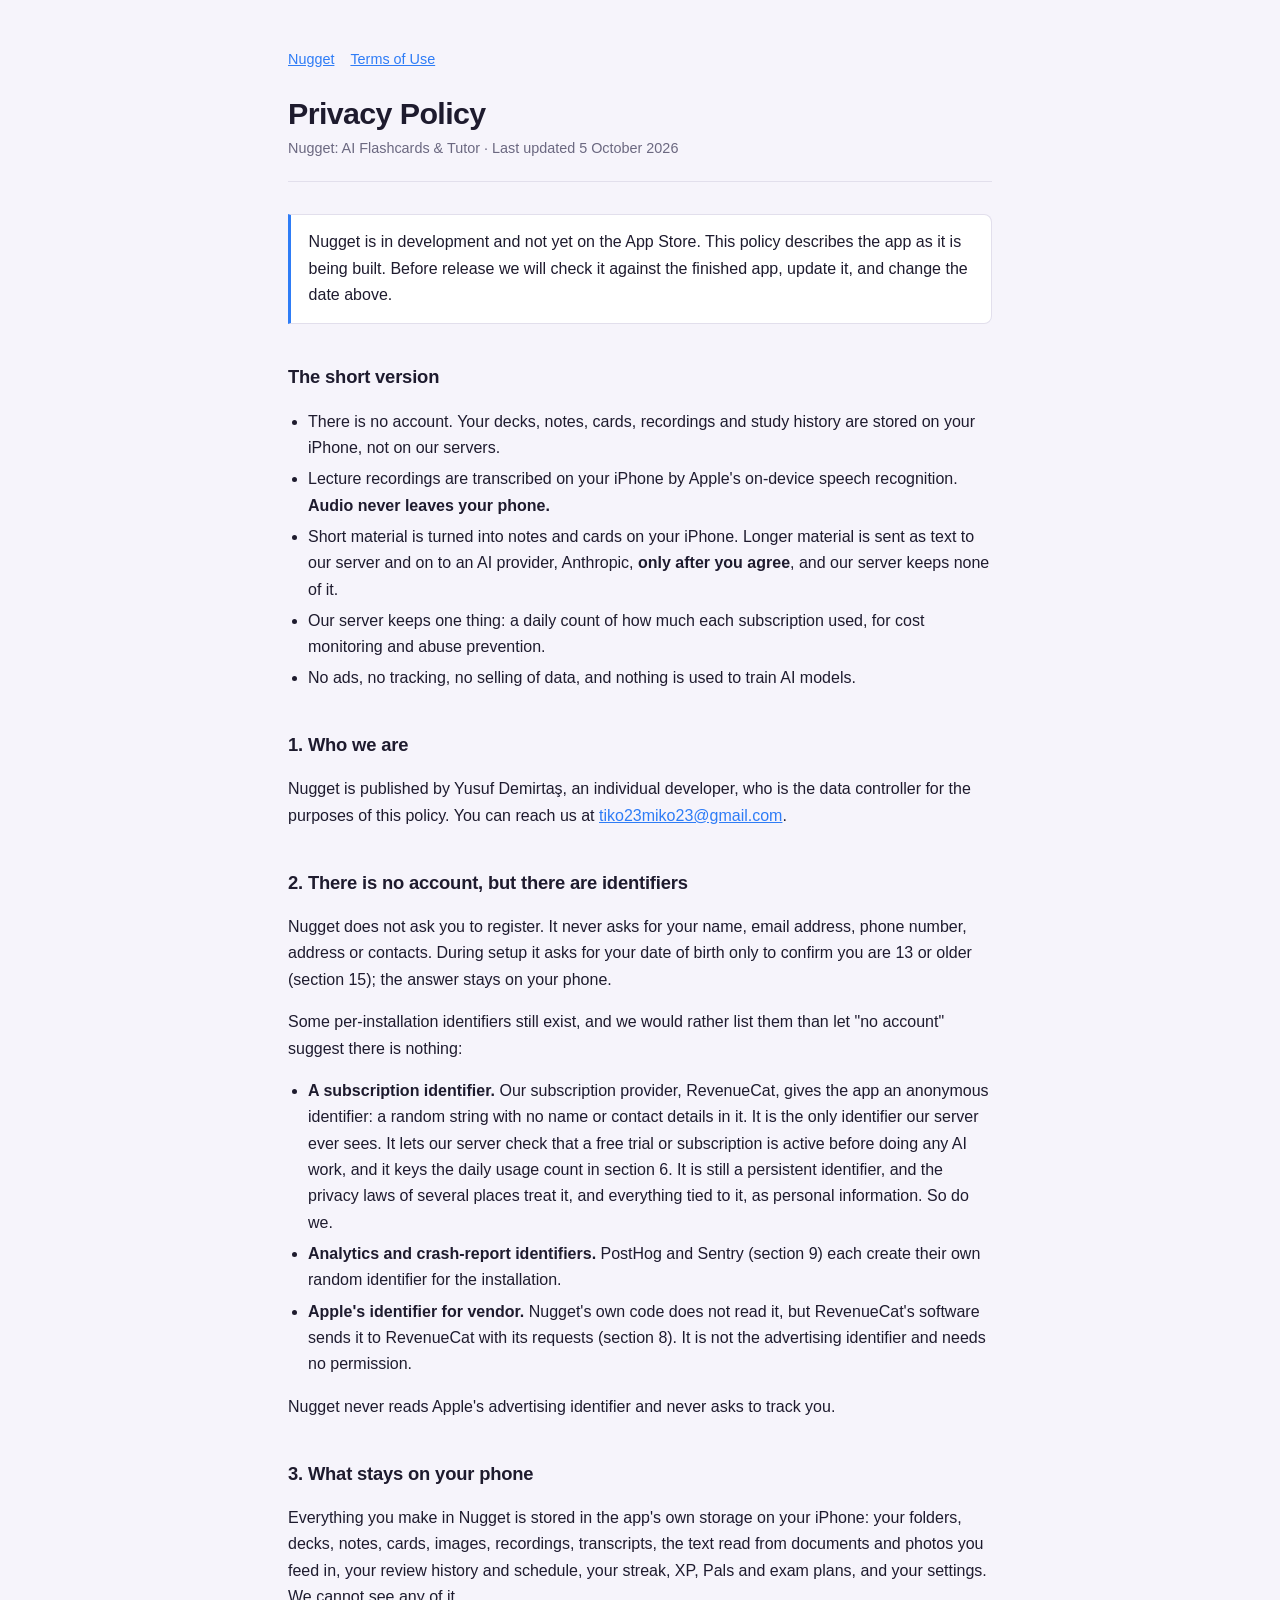
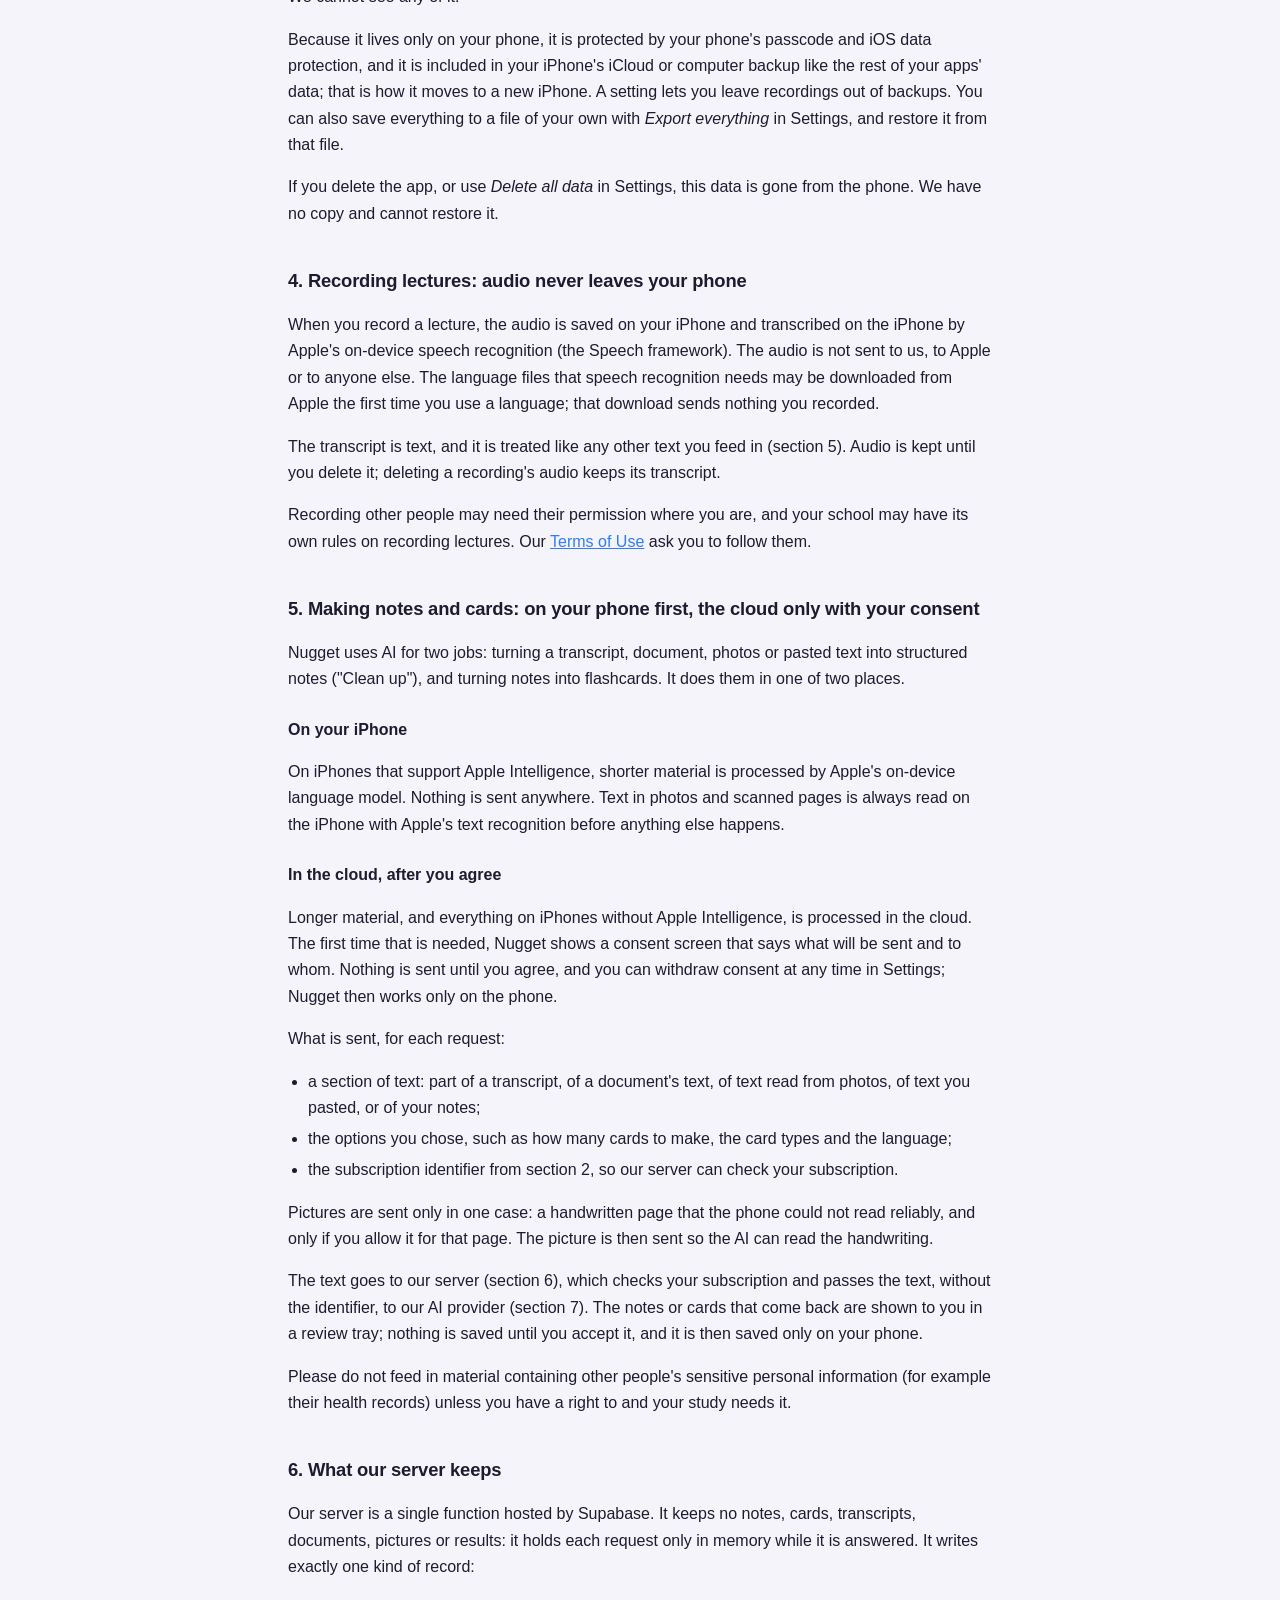
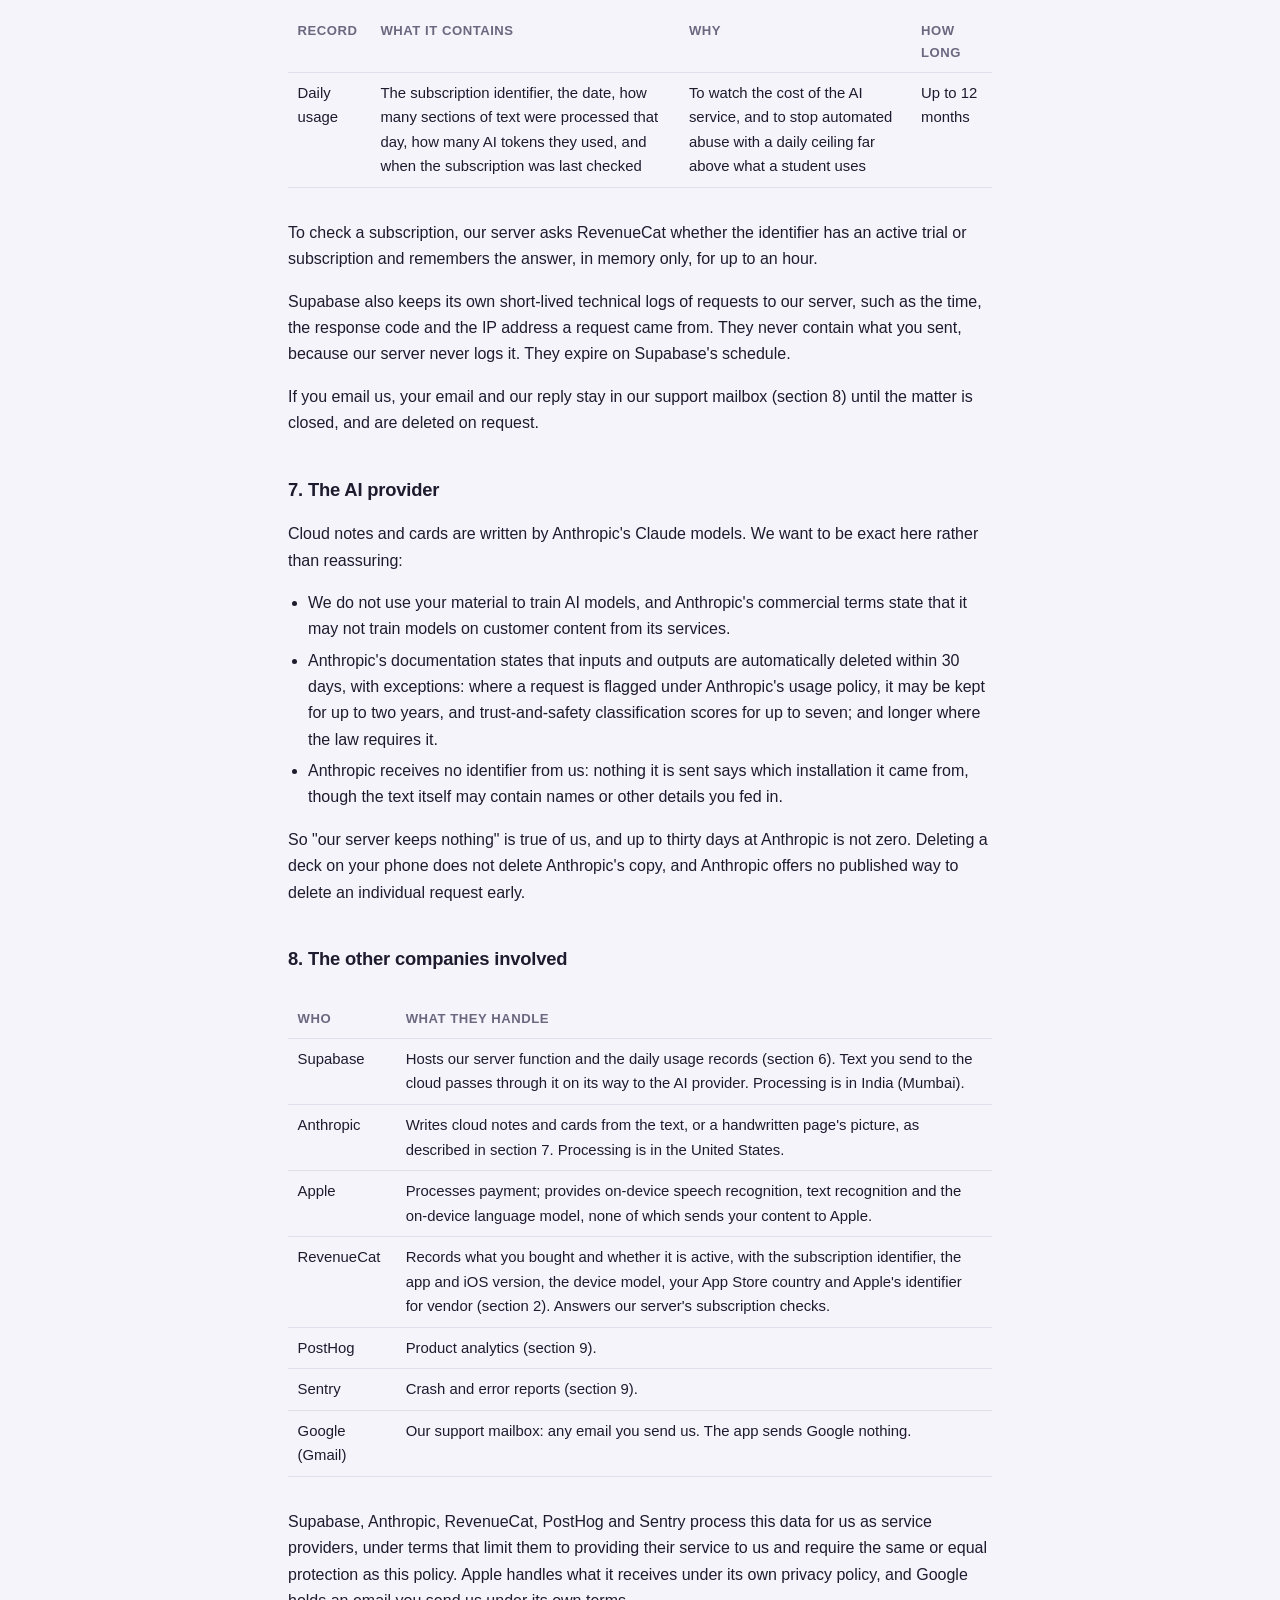
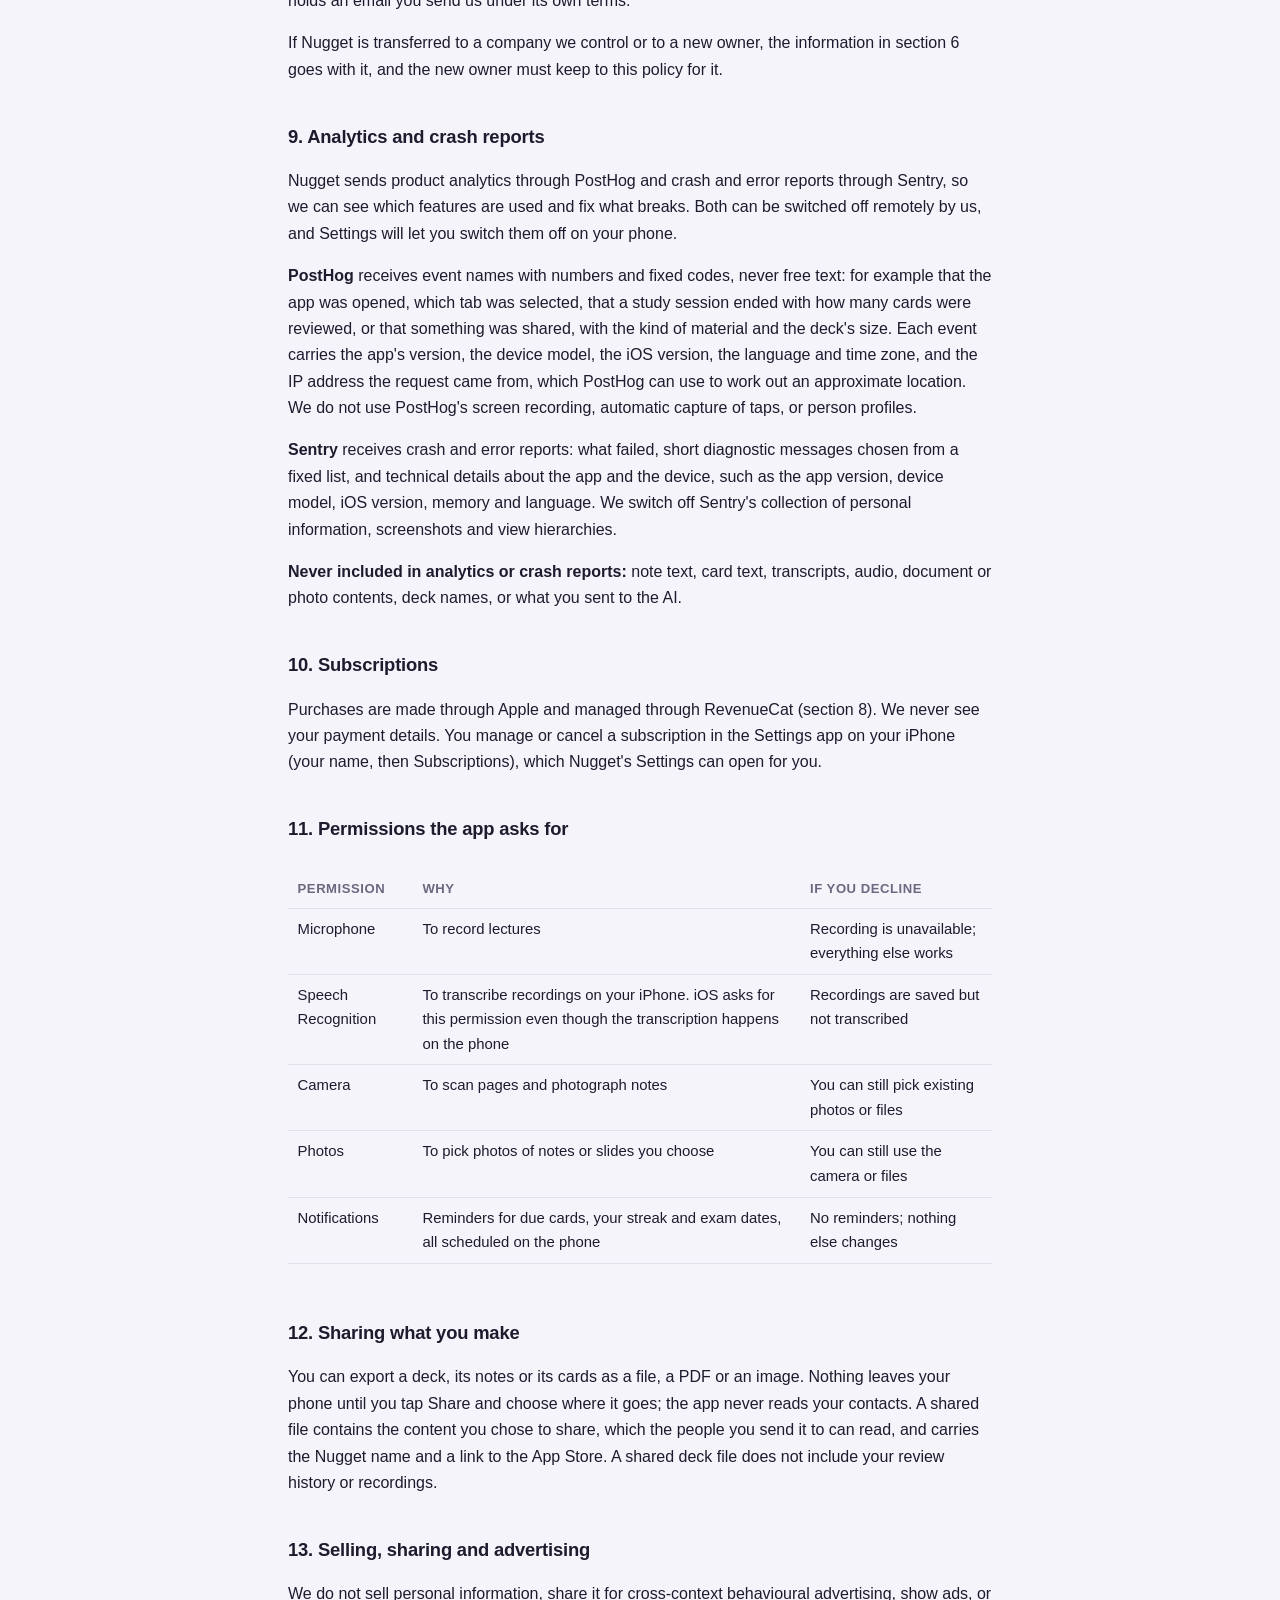
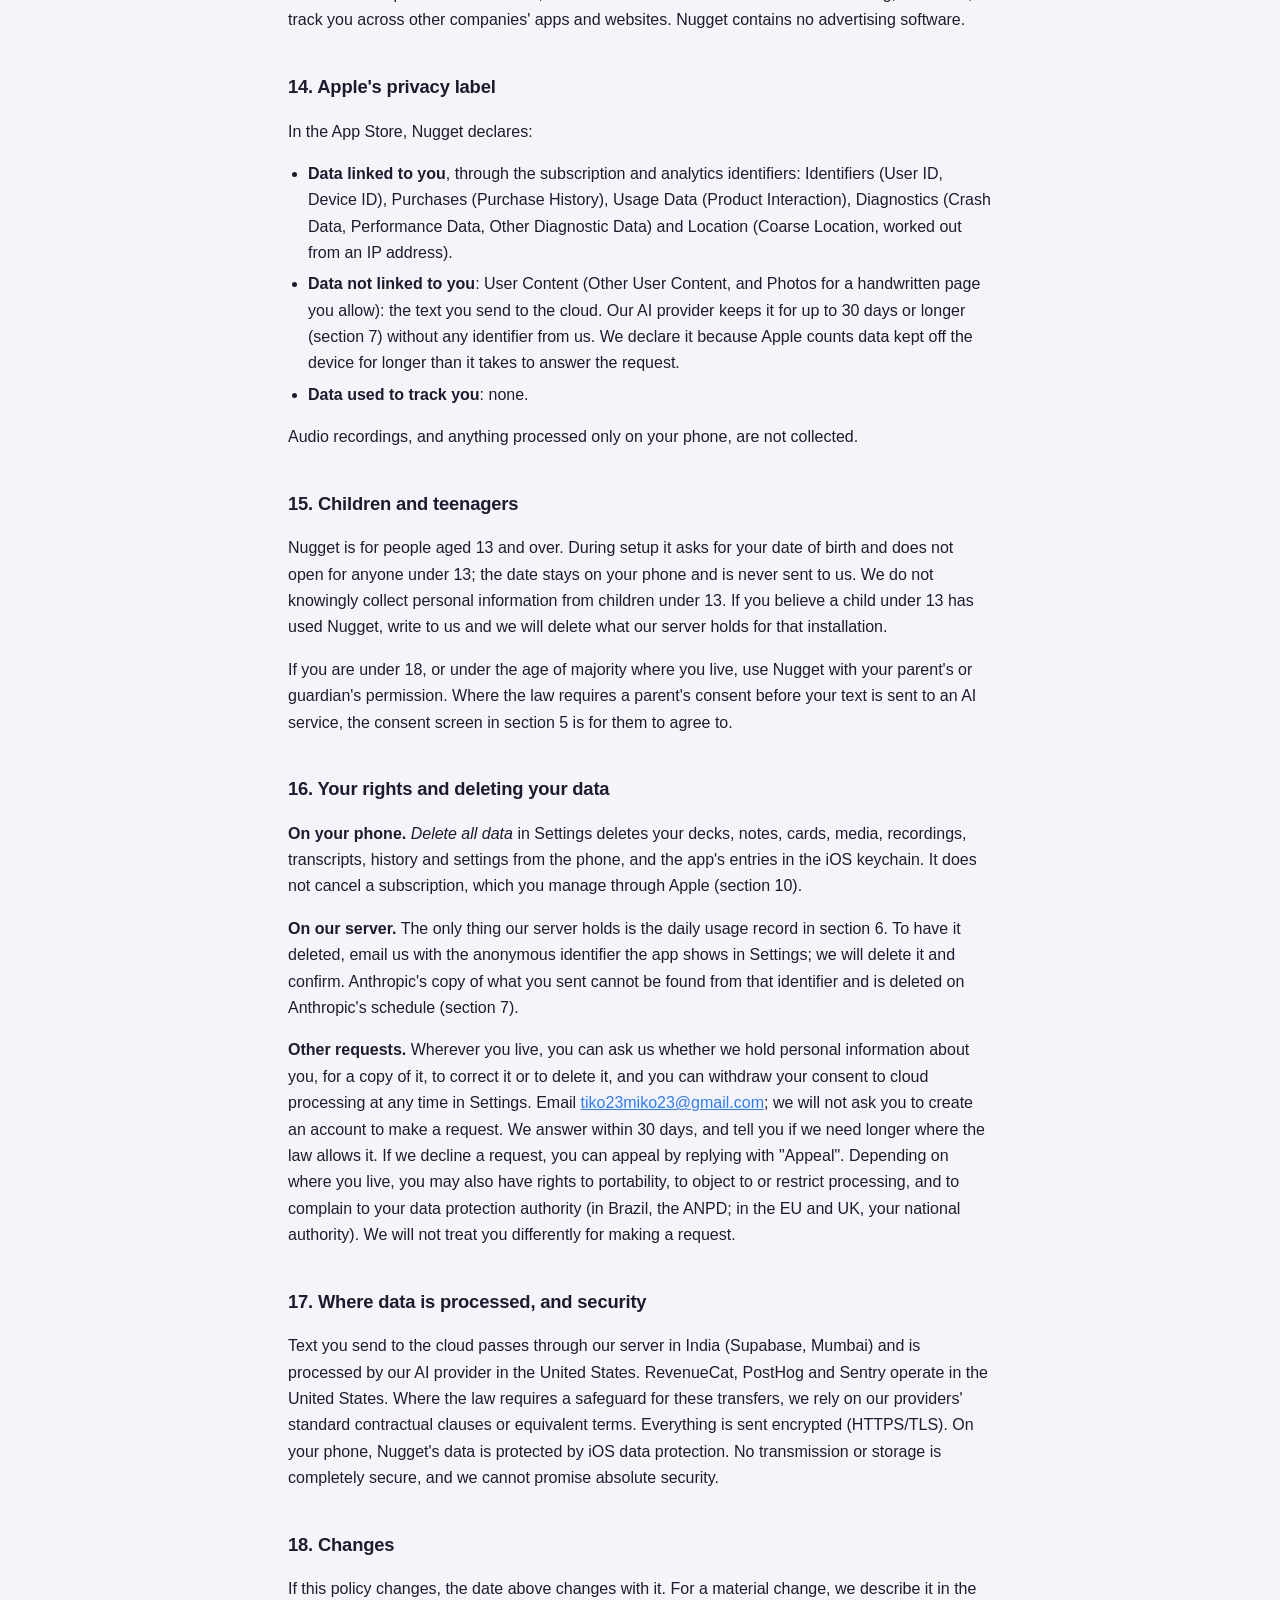
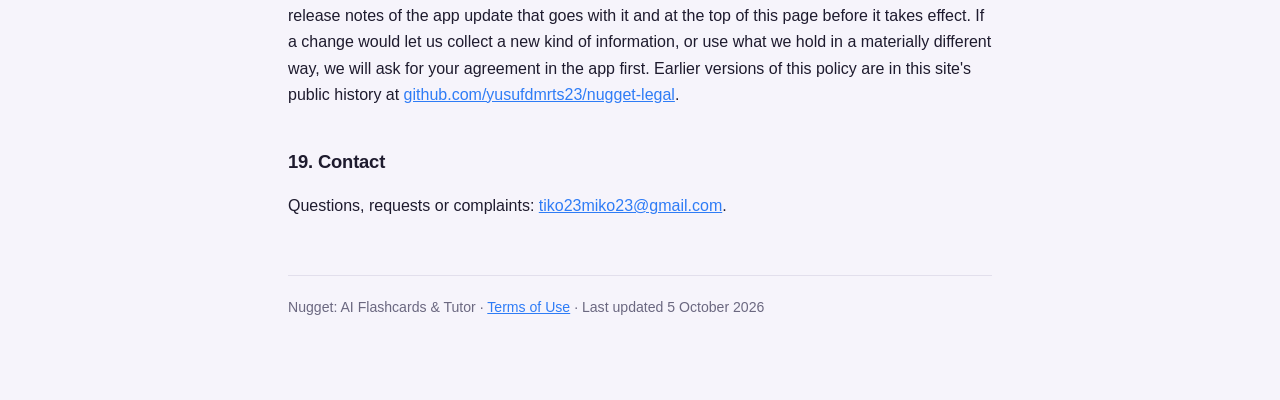
==== privacy.html @ 84152f74 "docs: add Nugget privacy policy, terms of use and support page Co-Authored-By: Claude Opus 5.5 <nore" ====
<!DOCTYPE html>
<html lang="en">
<head>
<meta charset="utf-8">
<meta name="viewport" content="width=device-width, initial-scale=1">
<title>Privacy Policy · Nugget</title>
<link rel="stylesheet" href="style.css">
</head>
<body>
<div class="wrap">
<nav class="top"><a href="index.html">Nugget</a><a href="terms.html">Terms of Use</a></nav>
<header>
  <h1>Privacy Policy</h1>
  <p class="meta">Nugget: AI Flashcards &amp; Tutor · Last updated 5 October 2026</p>
</header>

<div class="note">
  <p>Nugget is in development and not yet on the App Store. This policy describes the app as it is
  being built. Before release we will check it against the finished app, update it, and change the date
  above.</p>
</div>

<h2>The short version</h2>
<ul>
  <li>There is no account. Your decks, notes, cards, recordings and study history are stored on your
      iPhone, not on our servers.</li>
  <li>Lecture recordings are transcribed on your iPhone by Apple's on-device speech recognition.
      <strong>Audio never leaves your phone.</strong></li>
  <li>Short material is turned into notes and cards on your iPhone. Longer material is sent as text to our
      server and on to an AI provider, Anthropic, <strong>only after you agree</strong>, and our server
      keeps none of it.</li>
  <li>Our server keeps one thing: a daily count of how much each subscription used, for cost monitoring
      and abuse prevention.</li>
  <li>No ads, no tracking, no selling of data, and nothing is used to train AI models.</li>
</ul>

<h2 id="who">1. Who we are</h2>
<p>Nugget is published by Yusuf Demirtaş, an individual developer, who is the data controller for the
purposes of this policy. You can reach us at
<a href="mailto:tiko23miko23@gmail.com">tiko23miko23@gmail.com</a>.</p>

<h2 id="identifiers">2. There is no account, but there are identifiers</h2>
<p>Nugget does not ask you to register. It never asks for your name, email address, phone number,
address or contacts. During setup it asks for your date of birth only to confirm you are 13 or older
(section 15); the answer stays on your phone.</p>
<p>Some per-installation identifiers still exist, and we would rather list them than let "no account"
suggest there is nothing:</p>
<ul>
  <li><strong>A subscription identifier.</strong> Our subscription provider, RevenueCat, gives the app an
      anonymous identifier: a random string with no name or contact details in it. It is the only
      identifier our server ever sees. It lets our server check that a free trial or subscription is
      active before doing any AI work, and it keys the daily usage count in section 6. It is still a
      persistent identifier, and the privacy laws of several places treat it, and everything tied to it,
      as personal information. So do we.</li>
  <li><strong>Analytics and crash-report identifiers.</strong> PostHog and Sentry (section 9) each create
      their own random identifier for the installation.</li>
  <li><strong>Apple's identifier for vendor.</strong> Nugget's own code does not read it, but RevenueCat's
      software sends it to RevenueCat with its requests (section 8). It is not the advertising
      identifier and needs no permission.</li>
</ul>
<p>Nugget never reads Apple's advertising identifier and never asks to track you.</p>

<h2 id="on-device">3. What stays on your phone</h2>
<p>Everything you make in Nugget is stored in the app's own storage on your iPhone: your folders,
decks, notes, cards, images, recordings, transcripts, the text read from documents and photos you feed
in, your review history and schedule, your streak, XP, Pals and exam plans, and your settings. We cannot
see any of it.</p>
<p>Because it lives only on your phone, it is protected by your phone's passcode and iOS data
protection, and it is included in your iPhone's iCloud or computer backup like the rest of your apps'
data; that is how it moves to a new iPhone. A setting lets you leave recordings out of backups. You can
also save everything to a file of your own with <em>Export everything</em> in Settings, and restore it
from that file.</p>
<p>If you delete the app, or use <em>Delete all data</em> in Settings, this data is gone from the phone.
We have no copy and cannot restore it.</p>

<h2 id="recordings">4. Recording lectures: audio never leaves your phone</h2>
<p>When you record a lecture, the audio is saved on your iPhone and transcribed on the iPhone by Apple's
on-device speech recognition (the Speech framework). The audio is not sent to us, to Apple or to anyone
else. The language files that speech recognition needs may be downloaded from Apple the first time you
use a language; that download sends nothing you recorded.</p>
<p>The transcript is text, and it is treated like any other text you feed in (section 5). Audio is kept
until you delete it; deleting a recording's audio keeps its transcript.</p>
<p>Recording other people may need their permission where you are, and your school may have its own
rules on recording lectures. Our <a href="terms.html#acceptable-use">Terms of Use</a> ask you to follow
them.</p>

<h2 id="ai">5. Making notes and cards: on your phone first, the cloud only with your consent</h2>
<p>Nugget uses AI for two jobs: turning a transcript, document, photos or pasted text into structured
notes ("Clean up"), and turning notes into flashcards. It does them in one of two places.</p>
<h3>On your iPhone</h3>
<p>On iPhones that support Apple Intelligence, shorter material is processed by Apple's on-device
language model. Nothing is sent anywhere. Text in photos and scanned pages is always read on the iPhone
with Apple's text recognition before anything else happens.</p>
<h3>In the cloud, after you agree</h3>
<p>Longer material, and everything on iPhones without Apple Intelligence, is processed in the cloud.
The first time that is needed, Nugget shows a consent screen that says what will be sent and to whom.
Nothing is sent until you agree, and you can withdraw consent at any time in Settings; Nugget then works
only on the phone.</p>
<p>What is sent, for each request:</p>
<ul>
  <li>a section of text: part of a transcript, of a document's text, of text read from photos, of text
      you pasted, or of your notes;</li>
  <li>the options you chose, such as how many cards to make, the card types and the language;</li>
  <li>the subscription identifier from section 2, so our server can check your subscription.</li>
</ul>
<p>Pictures are sent only in one case: a handwritten page that the phone could not read reliably,
and only if you allow it for that page. The picture is then sent so the AI can read the handwriting.</p>
<p>The text goes to our server (section 6), which checks your subscription and passes the text,
without the identifier, to our AI provider (section 7). The notes or cards that come back are shown to you
in a review tray; nothing is saved until you accept it, and it is then saved only on your phone.</p>
<p>Please do not feed in material containing other people's sensitive personal information (for
example their health records) unless you have a right to and your study needs it.</p>

<h2 id="server">6. What our server keeps</h2>
<p>Our server is a single function hosted by Supabase. It keeps no notes, cards, transcripts, documents,
pictures or results: it holds each request only in memory while it is answered. It writes exactly one
kind of record:</p>
<div class="scroll"><table>
  <tr><th>Record</th><th>What it contains</th><th>Why</th><th>How long</th></tr>
  <tr><td>Daily usage</td>
      <td>The subscription identifier, the date, how many sections of text were processed that day, how
      many AI tokens they used, and when the subscription was last checked</td>
      <td>To watch the cost of the AI service, and to stop automated abuse with a daily ceiling far above
      what a student uses</td>
      <td>Up to 12 months</td></tr>
</table></div>
<p>To check a subscription, our server asks RevenueCat whether the identifier has an active trial or
subscription and remembers the answer, in memory only, for up to an hour.</p>
<p>Supabase also keeps its own short-lived technical logs of requests to our server, such as the time,
the response code and the IP address a request came from. They never contain what you sent, because our
server never logs it. They expire on Supabase's schedule.</p>
<p>If you email us, your email and our reply stay in our support mailbox (section 8) until the matter
is closed, and are deleted on request.</p>

<h2 id="anthropic">7. The AI provider</h2>
<p>Cloud notes and cards are written by Anthropic's Claude models. We want to be exact here rather
than reassuring:</p>
<ul>
  <li>We do not use your material to train AI models, and Anthropic's commercial terms state that it may
      not train models on customer content from its services.</li>
  <li>Anthropic's documentation states that inputs and outputs are automatically deleted within 30 days,
      with exceptions: where a request is flagged under Anthropic's usage policy, it may be kept for up to
      two years, and trust-and-safety classification scores for up to seven; and longer where the law
      requires it.</li>
  <li>Anthropic receives no identifier from us: nothing it is sent says which installation it came
      from, though the text itself may contain names or other details you fed in.</li>
</ul>
<p>So "our server keeps nothing" is true of us, and up to thirty days at Anthropic is not zero. Deleting
a deck on your phone does not delete Anthropic's copy, and Anthropic offers no published way to delete
an individual request early.</p>

<h2 id="companies">8. The other companies involved</h2>
<div class="scroll"><table>
  <tr><th>Who</th><th>What they handle</th></tr>
  <tr><td>Supabase</td><td>Hosts our server function and the daily usage records (section 6). Text you send to
      the cloud passes through it on its way to the AI provider. Processing is in India (Mumbai).</td></tr>
  <tr><td>Anthropic</td><td>Writes cloud notes and cards from the text, or a handwritten page's picture, as
      described in section 7. Processing is in the United States.</td></tr>
  <tr><td>Apple</td><td>Processes payment; provides on-device speech recognition, text recognition and the
      on-device language model, none of which sends your content to Apple.</td></tr>
  <tr><td>RevenueCat</td><td>Records what you bought and whether it is active, with the subscription identifier,
      the app and iOS version, the device model, your App Store country and Apple's identifier for vendor
      (section 2). Answers our server's subscription checks.</td></tr>
  <tr><td>PostHog</td><td>Product analytics (section 9).</td></tr>
  <tr><td>Sentry</td><td>Crash and error reports (section 9).</td></tr>
  <tr><td>Google (Gmail)</td><td>Our support mailbox: any email you send us. The app sends Google nothing.</td></tr>
</table></div>
<p>Supabase, Anthropic, RevenueCat, PostHog and Sentry process this data for us as service providers,
under terms that limit them to providing their service to us and require the same or equal protection
as this policy. Apple handles what it receives under its own privacy policy, and Google holds an email you
send us under its own terms.</p>
<p>If Nugget is transferred to a company we control or to a new owner, the information in section 6
goes with it, and the new owner must keep to this policy for it.</p>

<h2 id="analytics">9. Analytics and crash reports</h2>
<p>Nugget sends product analytics through PostHog and crash and error reports through Sentry, so we can
see which features are used and fix what breaks. Both can be switched off remotely by us, and Settings
will let you switch them off on your phone.</p>
<p><strong>PostHog</strong> receives event names with numbers and fixed codes, never free text: for
example that the app was opened, which tab was selected, that a study session ended with how many cards
were reviewed, or that something was shared, with the kind of material and the deck's size. Each event
carries the app's version, the device model, the iOS version, the language and time zone, and the IP
address the request came from, which PostHog can use to work out an approximate location. We do not use
PostHog's screen recording, automatic capture of taps, or person profiles.</p>
<p><strong>Sentry</strong> receives crash and error reports: what failed, short diagnostic messages
chosen from a fixed list, and technical details about the app and the device, such as the app version,
device model, iOS version, memory and language. We switch off Sentry's collection of personal
information, screenshots and view hierarchies.</p>
<p><strong>Never included in analytics or crash reports:</strong> note text, card text, transcripts,
audio, document or photo contents, deck names, or what you sent to the AI.</p>

<h2 id="subscriptions">10. Subscriptions</h2>
<p>Purchases are made through Apple and managed through RevenueCat (section 8). We never see your
payment details. You manage or cancel a subscription in the Settings app on your iPhone (your name, then
Subscriptions), which Nugget's Settings can open for you.</p>

<h2 id="permissions">11. Permissions the app asks for</h2>
<div class="scroll"><table>
  <tr><th>Permission</th><th>Why</th><th>If you decline</th></tr>
  <tr><td>Microphone</td><td>To record lectures</td><td>Recording is unavailable; everything else works</td></tr>
  <tr><td>Speech Recognition</td><td>To transcribe recordings on your iPhone. iOS asks for this permission even
      though the transcription happens on the phone</td><td>Recordings are saved but not transcribed</td></tr>
  <tr><td>Camera</td><td>To scan pages and photograph notes</td><td>You can still pick existing photos or files</td></tr>
  <tr><td>Photos</td><td>To pick photos of notes or slides you choose</td><td>You can still use the camera or files</td></tr>
  <tr><td>Notifications</td><td>Reminders for due cards, your streak and exam dates, all scheduled on the phone</td>
      <td>No reminders; nothing else changes</td></tr>
</table></div>

<h2 id="sharing">12. Sharing what you make</h2>
<p>You can export a deck, its notes or its cards as a file, a PDF or an image. Nothing leaves your phone
until you tap Share and choose where it goes; the app never reads your contacts. A shared file contains
the content you chose to share, which the people you send it to can read, and carries the Nugget name
and a link to the App Store. A shared deck file does not include your review history or recordings.</p>

<h2 id="no-selling">13. Selling, sharing and advertising</h2>
<p>We do not sell personal information, share it for cross-context behavioural advertising, show ads,
or track you across other companies' apps and websites. Nugget contains no advertising software.</p>

<h2 id="label">14. Apple's privacy label</h2>
<p>In the App Store, Nugget declares:</p>
<ul>
  <li><strong>Data linked to you</strong>, through the subscription and analytics identifiers:
      Identifiers (User ID, Device ID), Purchases (Purchase History), Usage Data (Product Interaction),
      Diagnostics (Crash Data, Performance Data, Other Diagnostic Data) and Location (Coarse Location,
      worked out from an IP address).</li>
  <li><strong>Data not linked to you</strong>: User Content (Other User Content, and Photos for a
      handwritten page you allow): the text you send to the cloud. Our AI provider keeps it for up to 30
      days or longer (section 7) without any identifier from us. We declare it because Apple counts data
      kept off the device for longer than it takes to answer the request.</li>
  <li><strong>Data used to track you</strong>: none.</li>
</ul>
<p>Audio recordings, and anything processed only on your phone, are not collected.</p>

<h2 id="children">15. Children and teenagers</h2>
<p>Nugget is for people aged 13 and over. During setup it asks for your date of birth and does not open
for anyone under 13; the date stays on your phone and is never sent to us. We do not knowingly collect
personal information from children under 13. If you believe a child under 13 has used Nugget, write to
us and we will delete what our server holds for that installation.</p>
<p>If you are under 18, or under the age of majority where you live, use Nugget with your parent's or
guardian's permission. Where the law requires a parent's consent before your text is sent to an AI
service, the consent screen in section 5 is for them to agree to.</p>

<h2 id="rights">16. Your rights and deleting your data</h2>
<p><strong>On your phone.</strong> <em>Delete all data</em> in Settings deletes your decks, notes,
cards, media, recordings, transcripts, history and settings from the phone, and the app's entries in the
iOS keychain. It does not cancel a subscription, which you manage through Apple (section 10).</p>
<p><strong>On our server.</strong> The only thing our server holds is the daily usage record in section 6.
To have it deleted, email us with the anonymous identifier the app shows in Settings; we will delete it
and confirm. Anthropic's copy of what you sent cannot be found from that identifier and is deleted on
Anthropic's schedule (section 7).</p>
<p><strong>Other requests.</strong> Wherever you live, you can ask us whether we hold personal
information about you, for a copy of it, to correct it or to delete it, and you can withdraw your consent
to cloud processing at any time in Settings. Email
<a href="mailto:tiko23miko23@gmail.com">tiko23miko23@gmail.com</a>; we will not ask you to create an
account to make a request. We answer within 30 days, and tell you if we need longer where the law allows
it. If we decline a request, you can appeal by replying with "Appeal". Depending on where you live, you
may also have rights to portability, to object to or restrict processing, and to complain to your data
protection authority (in Brazil, the ANPD; in the EU and UK, your national authority). We will not treat
you differently for making a request.</p>

<h2 id="transfers">17. Where data is processed, and security</h2>
<p>Text you send to the cloud passes through our server in India (Supabase, Mumbai) and is processed by
our AI provider in the United States. RevenueCat, PostHog and Sentry operate in the United States. Where
the law requires a safeguard for these transfers, we rely on our providers' standard contractual clauses
or equivalent terms. Everything is sent encrypted (HTTPS/TLS). On your phone, Nugget's data is protected
by iOS data protection. No transmission or storage is completely secure, and we cannot promise absolute
security.</p>

<h2 id="changes">18. Changes</h2>
<p>If this policy changes, the date above changes with it. For a material change, we describe it in the
release notes of the app update that goes with it and at the top of this page before it takes effect. If a
change would let us collect a new kind of information, or use what we hold in a materially different way,
we will ask for your agreement in the app first. Earlier versions of this policy are in this site's public
history at <a href="https://github.com/yusufdmrts23/nugget-legal/commits/main/privacy.html">github.com/yusufdmrts23/nugget-legal</a>.</p>

<h2 id="contact">19. Contact</h2>
<p>Questions, requests or complaints:
<a href="mailto:tiko23miko23@gmail.com">tiko23miko23@gmail.com</a>.</p>

<footer>Nugget: AI Flashcards &amp; Tutor · <a href="terms.html">Terms of Use</a> · Last updated 5 October 2026</footer>
</div>
</body>
</html>
---- style.css ----
:root {
  --bg: #f6f4fb; --fg: #1e1b2e; --muted: #6b6880; --rule: #e2dfec;
  --accent: #2e7cf6; --card: #ffffff;
}
@media (prefers-color-scheme: dark) {
  :root { --bg: #0f1022; --fg: #f2f0fa; --muted: #a5a2b8; --rule: #2a2b44; --accent: #5a9bff; --card: #16243f; }
}
* { box-sizing: border-box; }
body {
  margin: 0; background: var(--bg); color: var(--fg);
  font: 16px/1.65 -apple-system, BlinkMacSystemFont, "Segoe UI", Helvetica, Arial, sans-serif;
  -webkit-text-size-adjust: 100%;
}
.wrap { max-width: 46rem; margin: 0 auto; padding: 3rem 1rem 5rem; }
header { border-bottom: 1px solid var(--rule); padding-bottom: 1.25rem; margin-bottom: 2rem; }
h1 {
  font: 700 1.9rem/1.15 ui-rounded, "SF Pro Rounded", -apple-system, BlinkMacSystemFont, sans-serif;
  margin: 0 0 .4rem; letter-spacing: -.02em;
}
h2 { font-size: 1.15rem; margin: 2.4rem 0 .6rem; letter-spacing: -.01em; }
h3 { font-size: 1rem; margin: 1.5rem 0 .4rem; }
.meta { color: var(--muted); font-size: .9rem; margin: 0; }
a { color: var(--accent); }
ul { padding-left: 1.25rem; }
li { margin: .3rem 0; }
.note {
  background: var(--card); border: 1px solid var(--rule); border-left: 3px solid var(--accent);
  border-radius: 0 8px 8px 0; padding: .9rem 1.1rem; margin: 1.4rem 0;
}
.note p { margin: 0 0 .5rem; } .note p:last-child { margin: 0; }
.scroll { overflow-x: auto; }
table { width: 100%; border-collapse: collapse; margin: 1rem 0; font-size: .93rem; }
th, td { text-align: left; padding: .5rem .6rem; border-bottom: 1px solid var(--rule); vertical-align: top; }
th { font-weight: 600; color: var(--muted); font-size: .82rem; text-transform: uppercase; letter-spacing: .04em; }
footer { margin-top: 3.5rem; padding-top: 1.25rem; border-top: 1px solid var(--rule); color: var(--muted); font-size: .88rem; }
nav.top { margin-bottom: 1.5rem; font-size: .9rem; }
nav.top a { margin-right: 1rem; }
code { background: var(--card); border: 1px solid var(--rule); border-radius: 4px; padding: .08em .34em; font-size: .88em; }
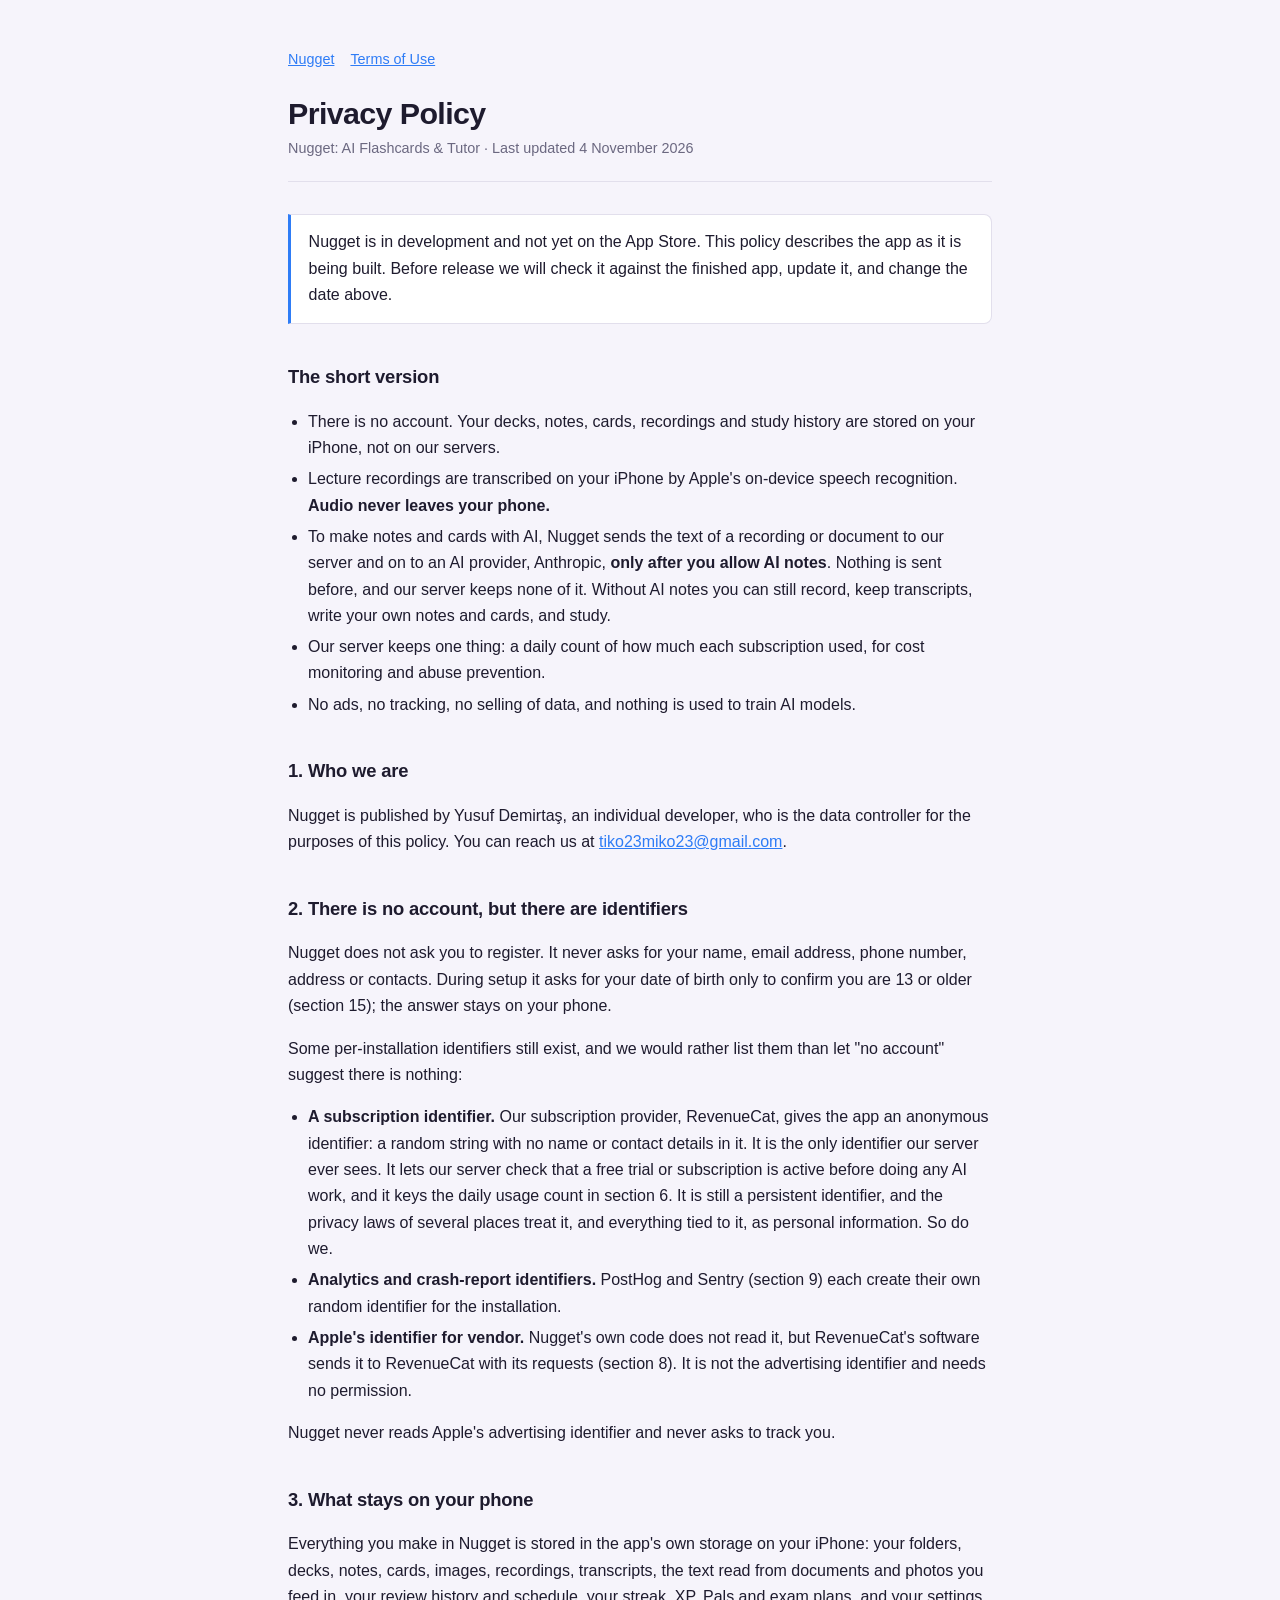
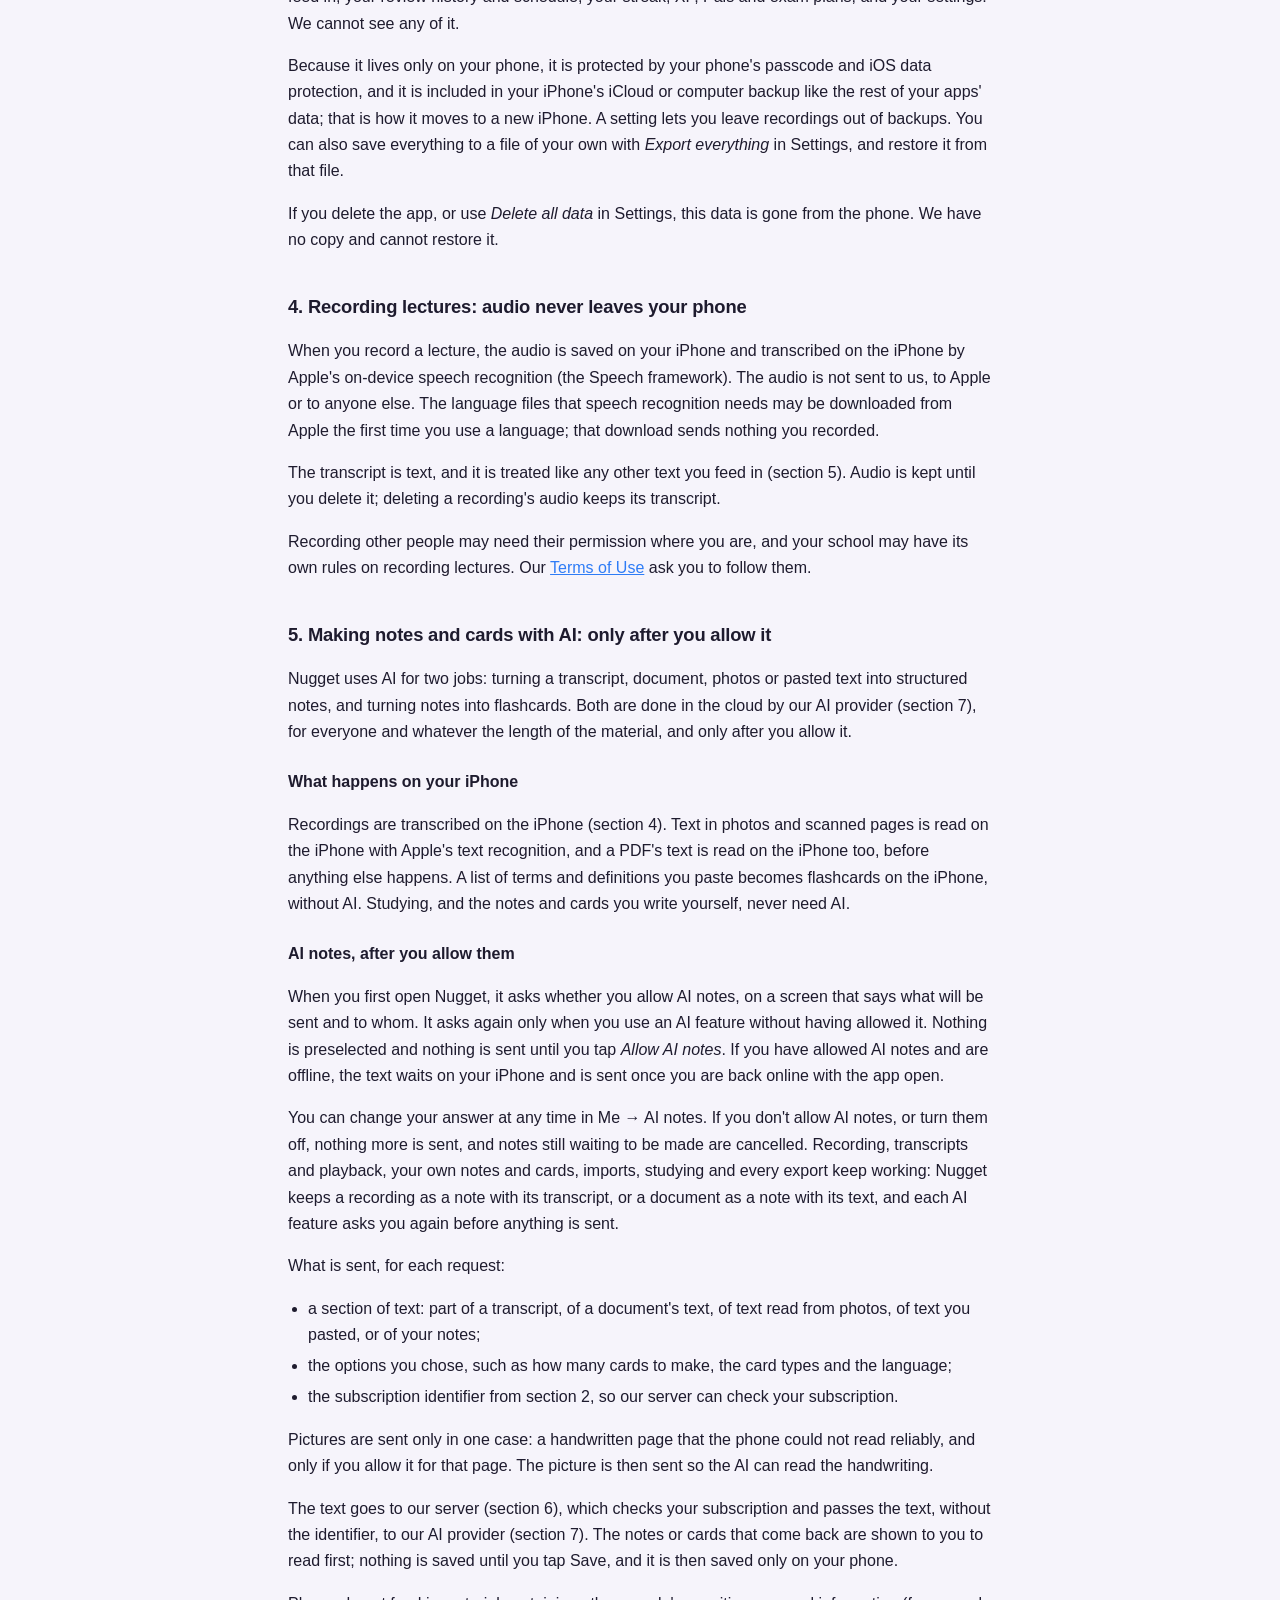
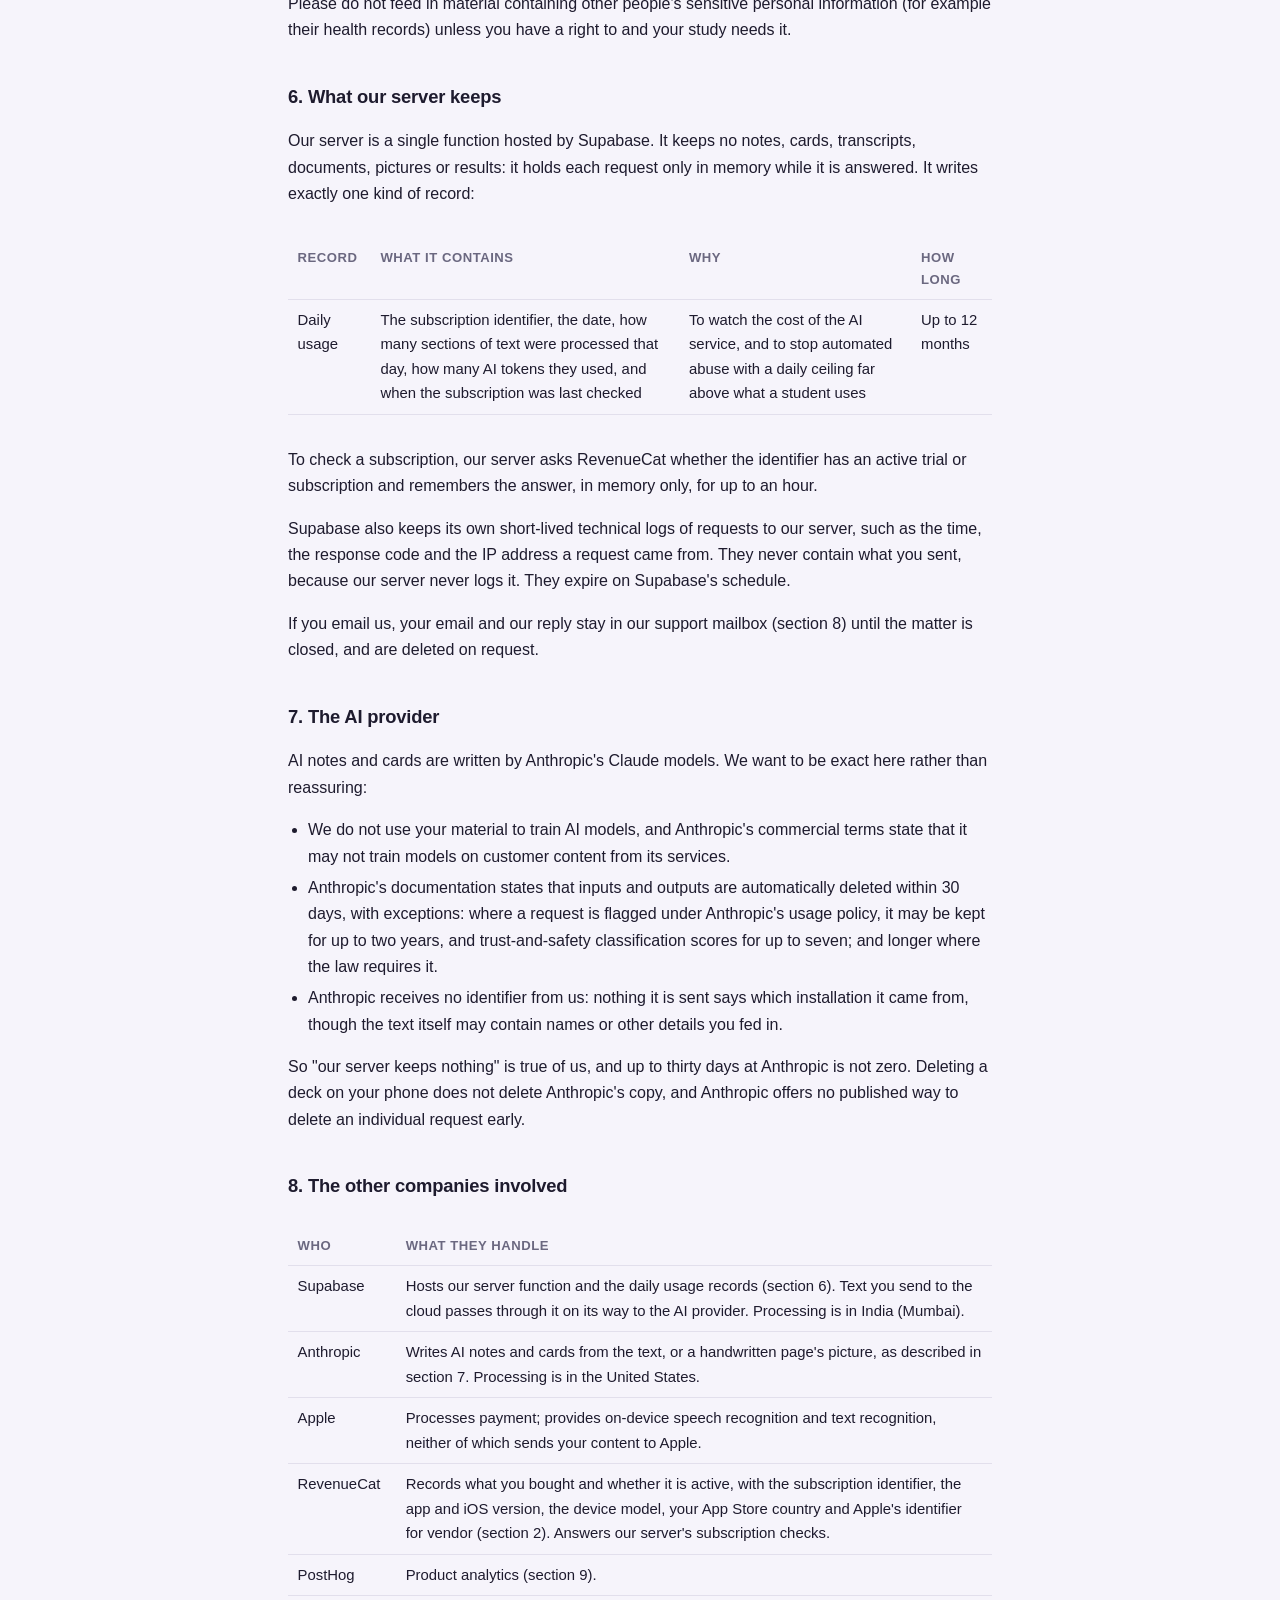
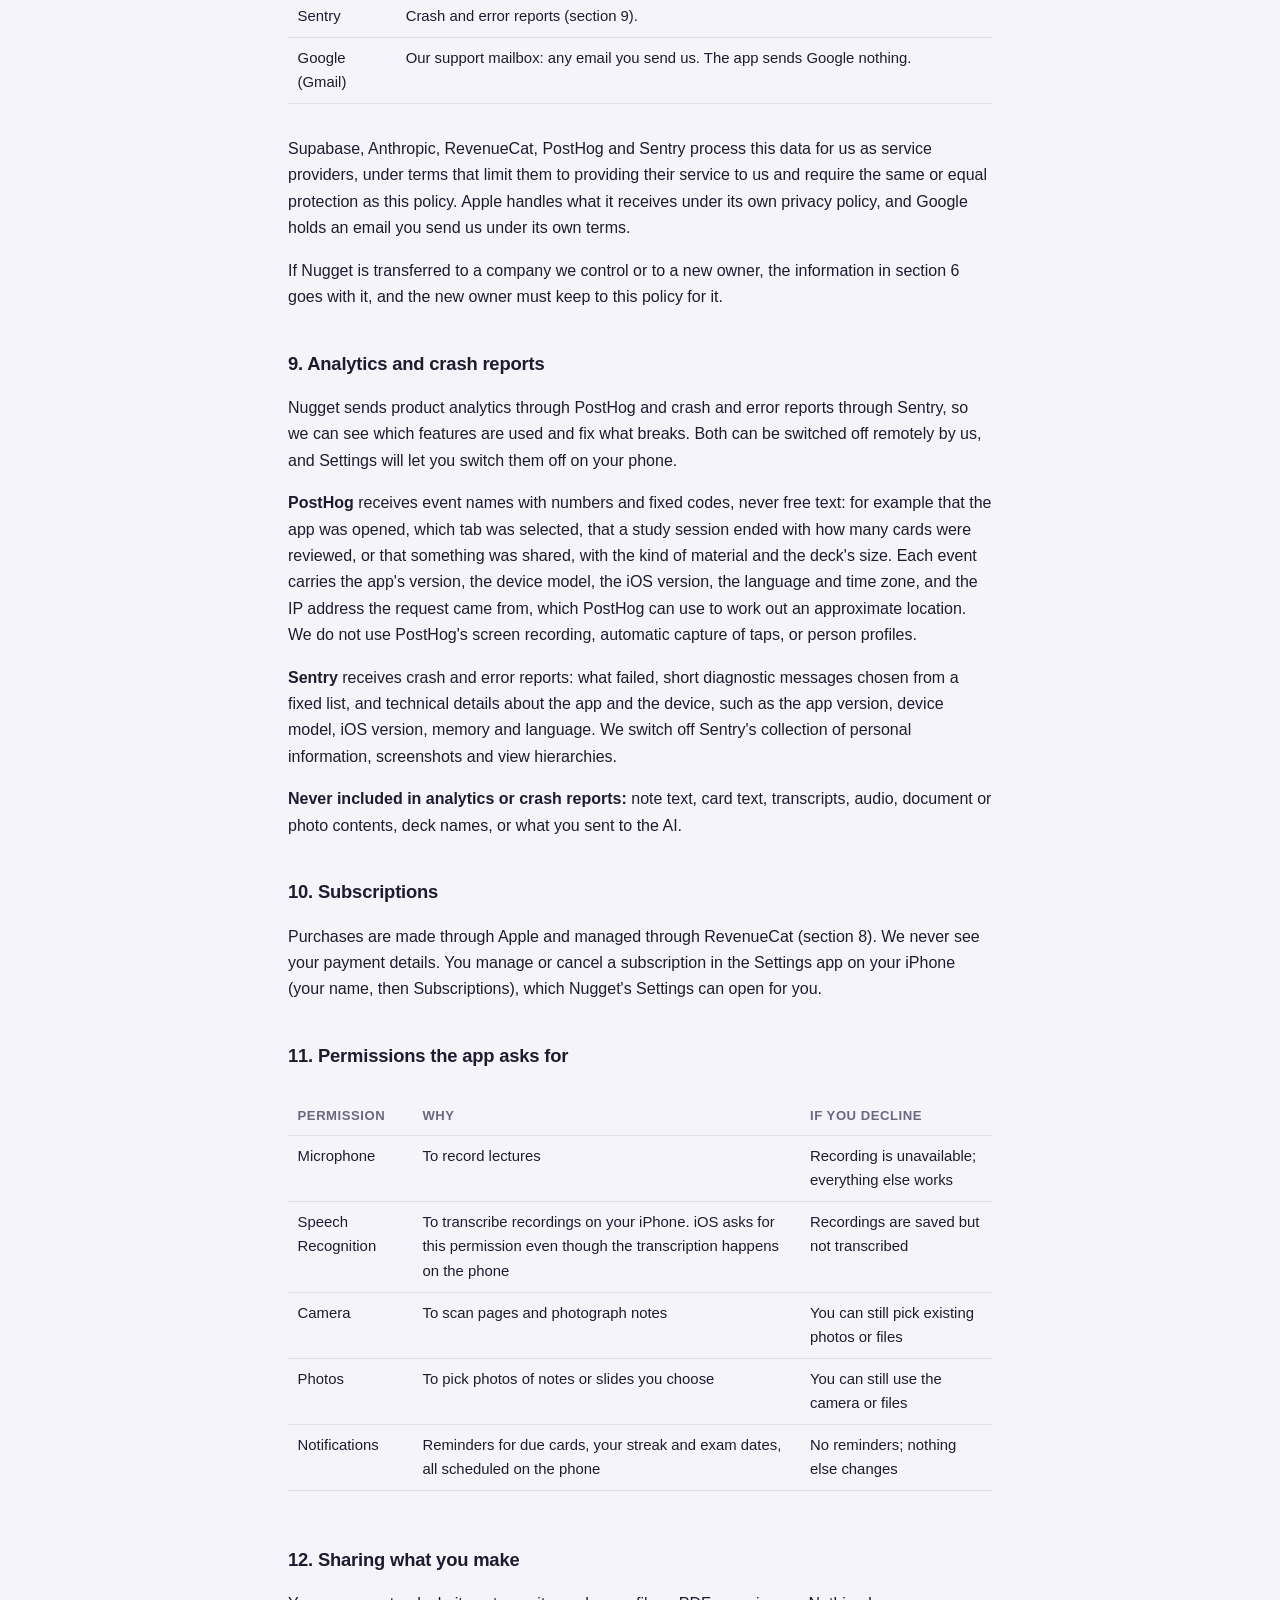
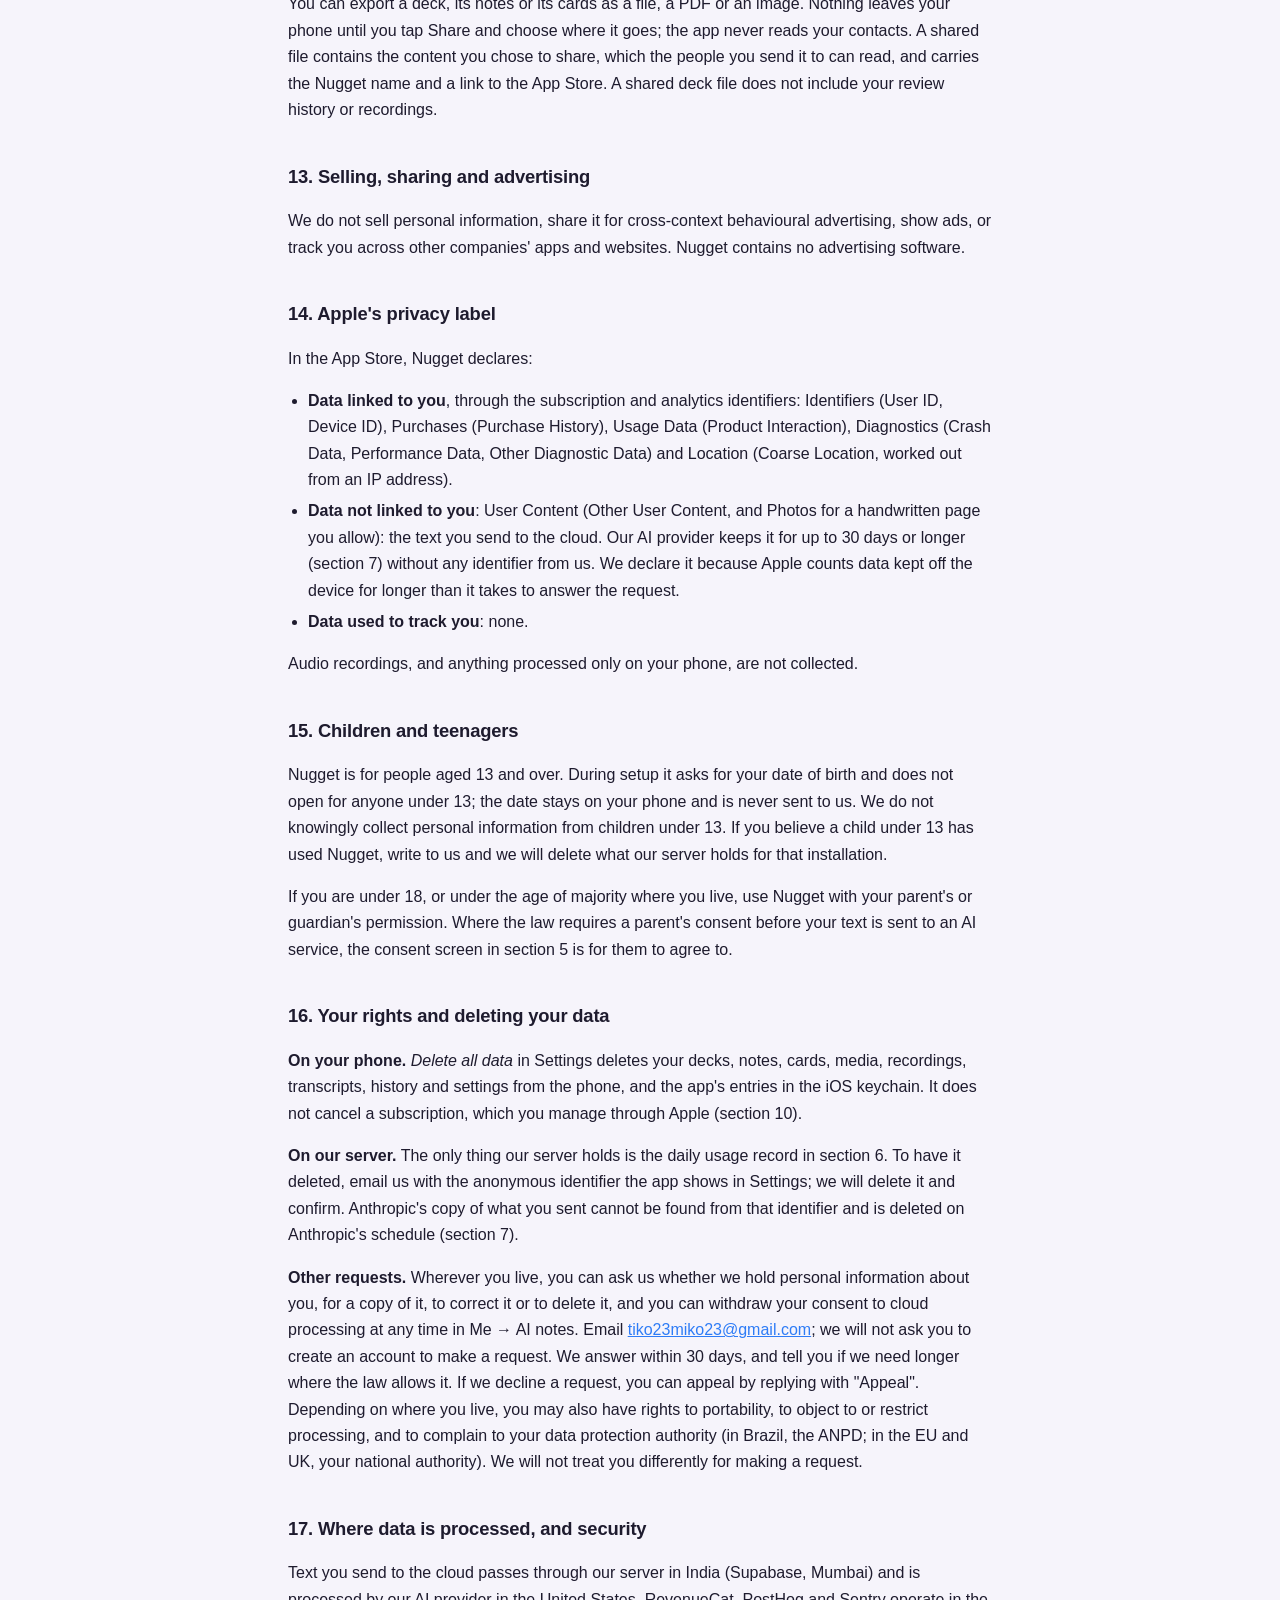
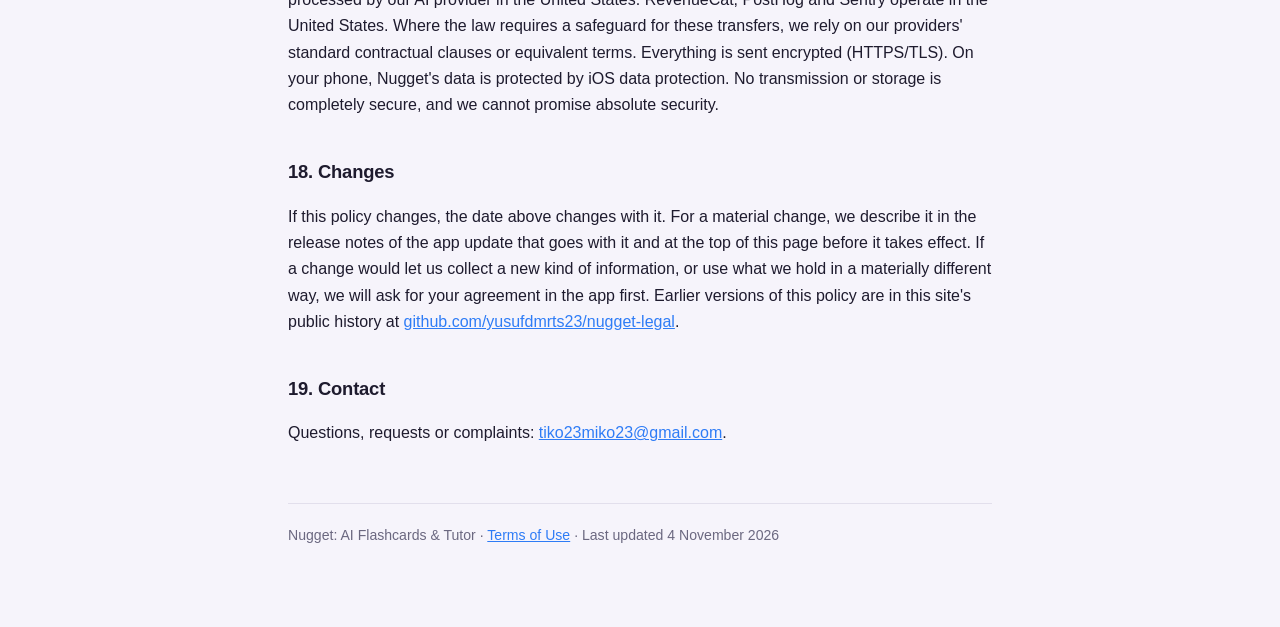
==== commit 5a3ed00c: "docs(privacy): AI notes for everyone through our server to Anthropic, only after the student allows " ====
--- a/privacy.html
+++ b/privacy.html
@@ -11,7 +11,7 @@
 <nav class="top"><a href="index.html">Nugget</a><a href="terms.html">Terms of Use</a></nav>
 <header>
   <h1>Privacy Policy</h1>
-  <p class="meta">Nugget: AI Flashcards &amp; Tutor · Last updated 5 October 2026</p>
+  <p class="meta">Nugget: AI Flashcards &amp; Tutor · Last updated 4 November 2026</p>
 </header>
 
 <div class="note">
@@ -26,9 +26,10 @@
       iPhone, not on our servers.</li>
   <li>Lecture recordings are transcribed on your iPhone by Apple's on-device speech recognition.
       <strong>Audio never leaves your phone.</strong></li>
-  <li>Short material is turned into notes and cards on your iPhone. Longer material is sent as text to our
-      server and on to an AI provider, Anthropic, <strong>only after you agree</strong>, and our server
-      keeps none of it.</li>
+  <li>To make notes and cards with AI, Nugget sends the text of a recording or document to our server and
+      on to an AI provider, Anthropic, <strong>only after you allow AI notes</strong>. Nothing is sent
+      before, and our server keeps none of it. Without AI notes you can still record, keep transcripts,
+      write your own notes and cards, and study.</li>
   <li>Our server keeps one thing: a daily count of how much each subscription used, for cost monitoring
       and abuse prevention.</li>
   <li>No ads, no tracking, no selling of data, and nothing is used to train AI models.</li>
@@ -84,18 +85,25 @@
 rules on recording lectures. Our <a href="terms.html#acceptable-use">Terms of Use</a> ask you to follow
 them.</p>
 
-<h2 id="ai">5. Making notes and cards: on your phone first, the cloud only with your consent</h2>
+<h2 id="ai">5. Making notes and cards with AI: only after you allow it</h2>
 <p>Nugget uses AI for two jobs: turning a transcript, document, photos or pasted text into structured
-notes ("Clean up"), and turning notes into flashcards. It does them in one of two places.</p>
-<h3>On your iPhone</h3>
-<p>On iPhones that support Apple Intelligence, shorter material is processed by Apple's on-device
-language model. Nothing is sent anywhere. Text in photos and scanned pages is always read on the iPhone
-with Apple's text recognition before anything else happens.</p>
-<h3>In the cloud, after you agree</h3>
-<p>Longer material, and everything on iPhones without Apple Intelligence, is processed in the cloud.
-The first time that is needed, Nugget shows a consent screen that says what will be sent and to whom.
-Nothing is sent until you agree, and you can withdraw consent at any time in Settings; Nugget then works
-only on the phone.</p>
+notes, and turning notes into flashcards. Both are done in the cloud by our AI provider (section 7), for
+everyone and whatever the length of the material, and only after you allow it.</p>
+<h3>What happens on your iPhone</h3>
+<p>Recordings are transcribed on the iPhone (section 4). Text in photos and scanned pages is read on the
+iPhone with Apple's text recognition, and a PDF's text is read on the iPhone too, before anything else
+happens. A list of terms and definitions you paste becomes flashcards on the iPhone, without AI. Studying,
+and the notes and cards you write yourself, never need AI.</p>
+<h3>AI notes, after you allow them</h3>
+<p>When you first open Nugget, it asks whether you allow AI notes, on a screen that says what will be
+sent and to whom. It asks again only when you use an AI feature without having allowed it. Nothing is
+preselected and nothing is sent until you tap <em>Allow AI notes</em>. If you have allowed AI notes and are
+offline, the text waits on your iPhone and is sent once you are back online with the app open.</p>
+<p>You can change your answer at any time in Me → AI notes. If you don't allow AI notes, or turn them off,
+nothing more is sent, and notes still waiting to be made are cancelled. Recording, transcripts and
+playback, your own notes and cards, imports, studying and every export keep working: Nugget keeps a
+recording as a note with its transcript, or a document as a note with its text, and each AI feature asks
+you again before anything is sent.</p>
 <p>What is sent, for each request:</p>
 <ul>
   <li>a section of text: part of a transcript, of a document's text, of text read from photos, of text
@@ -107,7 +115,7 @@
 and only if you allow it for that page. The picture is then sent so the AI can read the handwriting.</p>
 <p>The text goes to our server (section 6), which checks your subscription and passes the text,
 without the identifier, to our AI provider (section 7). The notes or cards that come back are shown to you
-in a review tray; nothing is saved until you accept it, and it is then saved only on your phone.</p>
+to read first; nothing is saved until you tap Save, and it is then saved only on your phone.</p>
 <p>Please do not feed in material containing other people's sensitive personal information (for
 example their health records) unless you have a right to and your study needs it.</p>
 
@@ -133,7 +141,7 @@
 is closed, and are deleted on request.</p>
 
 <h2 id="anthropic">7. The AI provider</h2>
-<p>Cloud notes and cards are written by Anthropic's Claude models. We want to be exact here rather
+<p>AI notes and cards are written by Anthropic's Claude models. We want to be exact here rather
 than reassuring:</p>
 <ul>
   <li>We do not use your material to train AI models, and Anthropic's commercial terms state that it may
@@ -154,10 +162,10 @@
   <tr><th>Who</th><th>What they handle</th></tr>
   <tr><td>Supabase</td><td>Hosts our server function and the daily usage records (section 6). Text you send to
       the cloud passes through it on its way to the AI provider. Processing is in India (Mumbai).</td></tr>
-  <tr><td>Anthropic</td><td>Writes cloud notes and cards from the text, or a handwritten page's picture, as
+  <tr><td>Anthropic</td><td>Writes AI notes and cards from the text, or a handwritten page's picture, as
       described in section 7. Processing is in the United States.</td></tr>
-  <tr><td>Apple</td><td>Processes payment; provides on-device speech recognition, text recognition and the
-      on-device language model, none of which sends your content to Apple.</td></tr>
+  <tr><td>Apple</td><td>Processes payment; provides on-device speech recognition and text recognition,
+      neither of which sends your content to Apple.</td></tr>
   <tr><td>RevenueCat</td><td>Records what you bought and whether it is active, with the subscription identifier,
       the app and iOS version, the device model, your App Store country and Apple's identifier for vendor
       (section 2). Answers our server's subscription checks.</td></tr>
@@ -250,7 +258,7 @@
 Anthropic's schedule (section 7).</p>
 <p><strong>Other requests.</strong> Wherever you live, you can ask us whether we hold personal
 information about you, for a copy of it, to correct it or to delete it, and you can withdraw your consent
-to cloud processing at any time in Settings. Email
+to cloud processing at any time in Me → AI notes. Email
 <a href="mailto:tiko23miko23@gmail.com">tiko23miko23@gmail.com</a>; we will not ask you to create an
 account to make a request. We answer within 30 days, and tell you if we need longer where the law allows
 it. If we decline a request, you can appeal by replying with "Appeal". Depending on where you live, you
@@ -277,7 +285,7 @@
 <p>Questions, requests or complaints:
 <a href="mailto:tiko23miko23@gmail.com">tiko23miko23@gmail.com</a>.</p>
 
-<footer>Nugget: AI Flashcards &amp; Tutor · <a href="terms.html">Terms of Use</a> · Last updated 5 October 2026</footer>
+<footer>Nugget: AI Flashcards &amp; Tutor · <a href="terms.html">Terms of Use</a> · Last updated 4 November 2026</footer>
 </div>
 </body>
 </html>
